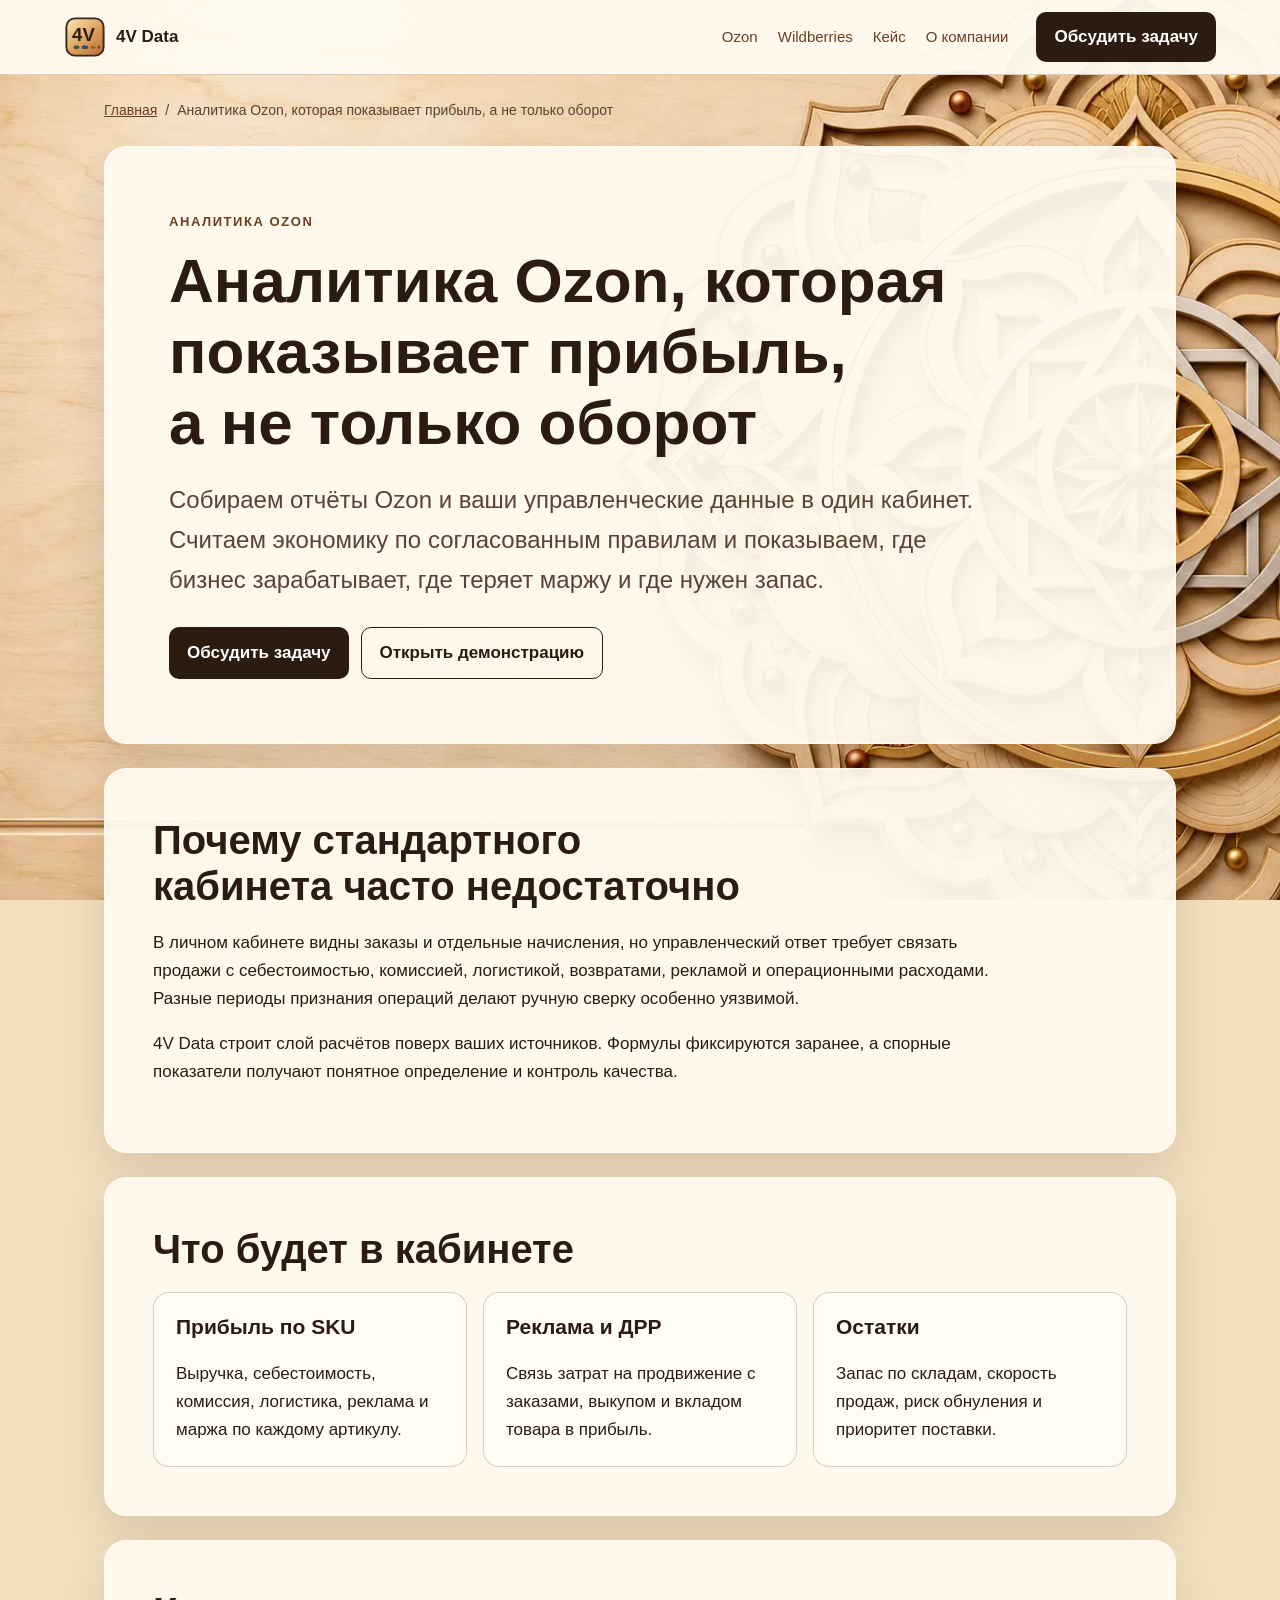
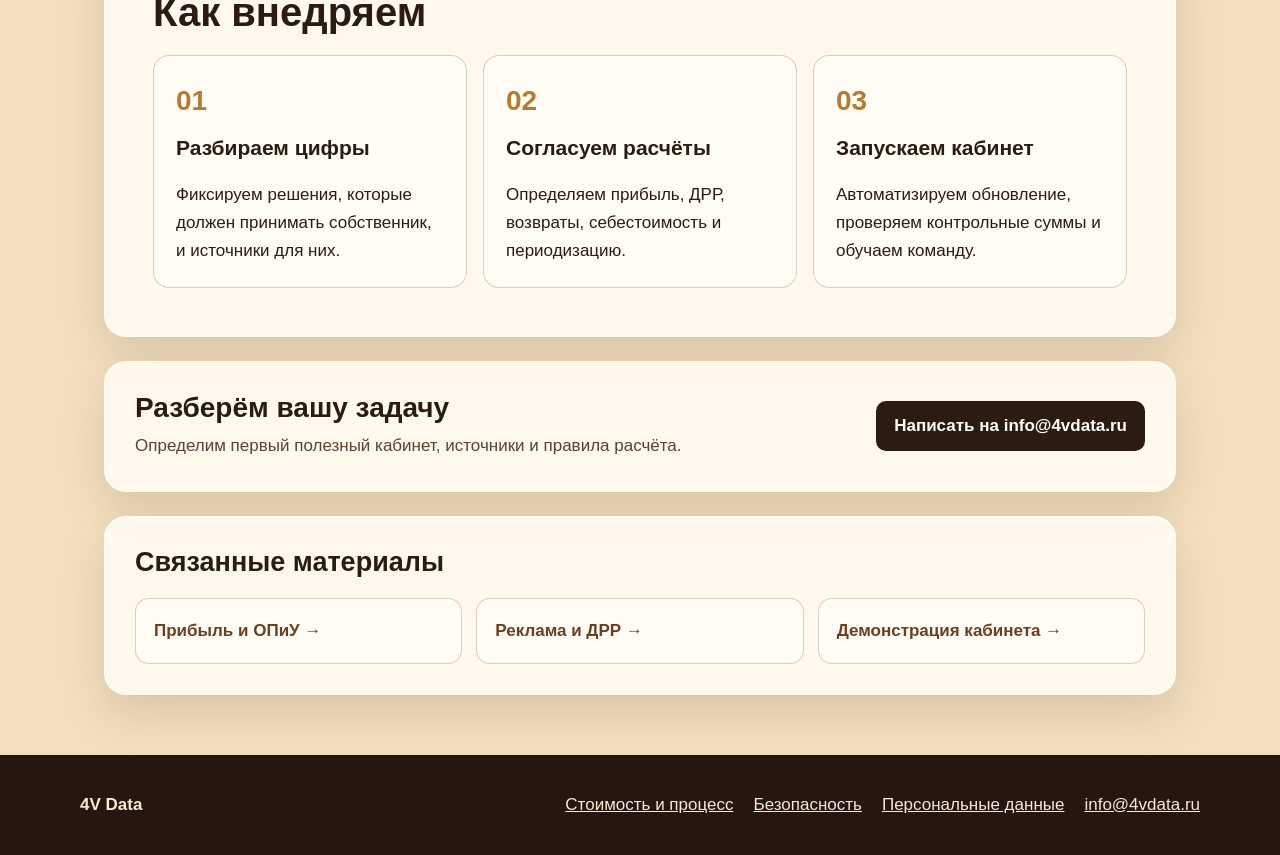
==== analitika-ozon/index.html @ a1305bf9 "Implement SEO landing pages and conversion tracking" ====
<!doctype html>
<html lang='ru'><head><meta charset='utf-8'><meta name='viewport' content='width=device-width,initial-scale=1'>
<title>Аналитика продаж Ozon для селлера | 4V Data</title><meta name='description' content='Индивидуальная аналитика Ozon: прибыль по товарам, комиссии, логистика, реклама, остатки и план-факт в одном кабинете.'><meta name='robots' content='index,follow'>
<link rel='canonical' href='https://4vdata.ru/analitika-ozon/'><meta property='og:type' content='website'><meta property='og:locale' content='ru_RU'><meta property='og:site_name' content='4V Data'><meta property='og:title' content='Аналитика продаж Ozon для селлера | 4V Data'><meta property='og:description' content='Индивидуальная аналитика Ozon: прибыль по товарам, комиссии, логистика, реклама, остатки и план-факт в одном кабинете.'><meta property='og:url' content='https://4vdata.ru/analitika-ozon/'><meta property='og:image' content='https://4vdata.ru/assets/og-4vdata.jpg'><meta name='twitter:card' content='summary_large_image'>
<link rel='icon' href='/assets/logo-mark.svg' type='image/svg+xml'><link rel='stylesheet' href='/assets/seo-pages.css?v=20260714'><script type='application/ld+json'>{"@context":"https://schema.org","@graph":[{"@type":"BreadcrumbList","itemListElement":[{"@type":"ListItem","position":1,"name":"Главная","item":"https://4vdata.ru/"},{"@type":"ListItem","position":2,"name":"Аналитика Ozon, которая показывает прибыль, а не только оборот","item":"https://4vdata.ru/analitika-ozon/"}]},{"@type":"Service","name":"Аналитика Ozon, которая показывает прибыль, а не только оборот","description":"Индивидуальная аналитика Ozon: прибыль по товарам, комиссии, логистика, реклама, остатки и план-факт в одном кабинете.","url":"https://4vdata.ru/analitika-ozon/","provider":{"@id":"https://4vdata.ru/#organization"},"areaServed":"RU","audience":{"@type":"BusinessAudience","audienceType":"Селлеры маркетплейсов"}}]}</script><!-- Yandex.Metrika counter --><script>(function(m,e,t,r,i,k,a){m[i]=m[i]||function(){(m[i].a=m[i].a||[]).push(arguments)};m[i].l=1*new Date();for(var j=0;j<document.scripts.length;j++){if(document.scripts[j].src===r)return}k=e.createElement(t),a=e.getElementsByTagName(t)[0],k.async=1,k.src=r,a.parentNode.insertBefore(k,a)})(window,document,'script','https://mc.yandex.ru/metrika/tag.js?id=110597182','ym');ym(110597182,'init',{ssr:true,webvisor:true,clickmap:true,accurateTrackBounce:true,trackLinks:true});</script><!-- /Yandex.Metrika counter --></head>
<body><a class='skip' href='#content'>К содержанию</a><noscript><div><img src='https://mc.yandex.ru/watch/110597182' style='position:absolute;left:-9999px' alt=''></div></noscript>
<header class='seo-header'><a class='seo-brand' href='/'><img src='/assets/logo-mark.svg' width='42' height='42' alt=''><span>4V Data</span></a><nav class='seo-nav' aria-label='Основная навигация'><a href='/analitika-ozon/'>Ozon</a><a href='/analitika-wildberries/'>Wildberries</a><a href='/keisy/individualnaya-analitika-sellera/'>Кейс</a><a href='/o-kompanii/'>О компании</a></nav><a class='seo-cta' href='/#contact' data-goal='cta_contact'>Обсудить задачу</a></header>
<nav class='breadcrumb' aria-label='Хлебные крошки'><ol><li><a href='/'>Главная</a></li><li aria-current='page'>Аналитика Ozon, которая показывает прибыль, а не только оборот</li></ol></nav>
<main class='page' id='content'><section class='page-hero'><p class='eyebrow'>Аналитика Ozon</p><h1>Аналитика Ozon, которая показывает прибыль, а не только оборот</h1><p class='lead'>Собираем отчёты Ozon и ваши управленческие данные в один кабинет. Считаем экономику по согласованным правилам и показываем, где бизнес зарабатывает, где теряет маржу и где нужен запас.</p><div class='hero-actions'><a class='button' href='/#contact' data-goal='cta_contact'>Обсудить задачу</a><a class='button secondary' href='/ozon-seller-dashboard-demo.html' data-goal='open_demo'>Открыть демонстрацию</a></div></section><section class='content-section'><h2>Почему стандартного кабинета часто недостаточно</h2><p>В личном кабинете видны заказы и отдельные начисления, но управленческий ответ требует связать продажи с себестоимостью, комиссией, логистикой, возвратами, рекламой и операционными расходами. Разные периоды признания операций делают ручную сверку особенно уязвимой.</p><p>4V Data строит слой расчётов поверх ваших источников. Формулы фиксируются заранее, а спорные показатели получают понятное определение и контроль качества.</p></section><section class='content-section'><h2>Что будет в кабинете</h2><div class='grid'><article class='card'><h3>Прибыль по SKU</h3><p>Выручка, себестоимость, комиссия, логистика, реклама и маржа по каждому артикулу.</p></article><article class='card'><h3>Реклама и ДРР</h3><p>Связь затрат на продвижение с заказами, выкупом и вкладом товара в прибыль.</p></article><article class='card'><h3>Остатки</h3><p>Запас по складам, скорость продаж, риск обнуления и приоритет поставки.</p></article></div></section><section class='content-section'><h2>Как внедряем</h2><div class='grid steps'><article class='card'><h3>Разбираем цифры</h3><p>Фиксируем решения, которые должен принимать собственник, и источники для них.</p></article><article class='card'><h3>Согласуем расчёты</h3><p>Определяем прибыль, ДРР, возвраты, себестоимость и периодизацию.</p></article><article class='card'><h3>Запускаем кабинет</h3><p>Автоматизируем обновление, проверяем контрольные суммы и обучаем команду.</p></article></div></section><section class='page-cta'><div><h2>Разберём вашу задачу</h2><p>Определим первый полезный кабинет, источники и правила расчёта.</p></div><a class='button' href='mailto:info@4vdata.ru?subject=Аналитика%20селлера'>Написать на info@4vdata.ru</a></section><section class='related'><h2>Связанные материалы</h2><div class='related-grid'><a href='/pribyl-i-opiu-sellera/'>Прибыль и ОПиУ<span aria-hidden='true'> →</span></a><a href='/analitika-reklamy-drr/'>Реклама и ДРР<span aria-hidden='true'> →</span></a><a href='/ozon-seller-dashboard-demo.html'>Демонстрация кабинета<span aria-hidden='true'> →</span></a></div></section></main>
<footer class='seo-footer'><div class='seo-footer-inner'><strong>4V Data</strong><a href='/stoimost-i-process/'>Стоимость и процесс</a><a href='/bezopasnost-dannyh/'>Безопасность</a><a href='/privacy/'>Персональные данные</a><a href='mailto:info@4vdata.ru'>info@4vdata.ru</a></div></footer><script src='/assets/site.js?v=20260714' defer></script></body></html>
---- assets/seo-pages.css ----
:root{--ink:#2c1b10;--muted:#5a4333;--paper:#fffaf0;--paper-2:#f5e2c2;--line:rgba(89,51,24,.22);--brown:#6b3f21;--green:#345c45;--gold:#b67b32}
html{background:#f3dfbe}
*{box-sizing:border-box}html{max-width:100%;scroll-behavior:smooth}body{max-width:100%;margin:0;color:var(--ink);font:17px/1.65 Arial,sans-serif;background:#f3dfbe url("site-bg-reference.webp") top center/cover fixed no-repeat}a{color:var(--brown)}img{display:block;max-width:100%}.skip{position:absolute;left:-9999px}.skip:focus{left:16px;top:16px;z-index:20;background:#fff;padding:10px}.seo-header{position:sticky;top:0;z-index:10;display:flex;align-items:center;gap:28px;padding:12px max(20px,5vw);background:rgba(255,250,240,.96);border-bottom:1px solid var(--line)}.seo-brand{display:flex;align-items:center;gap:10px;margin-right:auto;color:var(--ink);font-weight:900;text-decoration:none}.seo-brand img{width:42px;height:42px}.seo-nav{display:flex;gap:20px;font-size:15px}.seo-nav a{text-decoration:none}.seo-cta,.button{display:inline-flex;align-items:center;justify-content:center;border-radius:10px;background:var(--ink);color:#fff;padding:11px 18px;font-weight:700;text-decoration:none}.seo-cta:hover,.button:hover{background:var(--brown)}.breadcrumb{max-width:1120px;margin:0 auto;padding:24px 24px 0;color:var(--muted);font-size:14px}.breadcrumb ol{display:flex;flex-wrap:wrap;gap:8px;margin:0;padding:0;list-style:none}.breadcrumb li:not(:last-child)::after{margin-left:8px;content:"/"}.page{max-width:1120px;margin:24px auto 60px;padding:0 24px}.page-hero,.content-section,.related,.page-cta,.profile-card{border:1px solid rgba(255,255,255,.62);border-radius:22px;background:rgba(255,250,240,.94);box-shadow:0 20px 45px rgba(53,31,17,.13)}.page-hero{padding:clamp(28px,5vw,64px);margin-bottom:24px}.eyebrow{margin:0 0 12px;color:var(--brown);font-size:13px;font-weight:800;letter-spacing:.12em;text-transform:uppercase}h1,h2,h3{line-height:1.15;text-wrap:balance}h1{max-width:900px;margin:0 0 22px;font-size:clamp(34px,5vw,62px)}h2{margin:0 0 20px;font-size:clamp(27px,3.5vw,40px)}h3{font-size:21px}.lead{max-width:830px;margin:0 0 28px;color:var(--muted);font-size:clamp(19px,2.2vw,24px)}.hero-actions{display:flex;flex-wrap:wrap;gap:12px}.button.secondary{border:1px solid var(--ink);background:transparent;color:var(--ink)}.content-section{margin:24px 0;padding:clamp(26px,4vw,48px)}.content-section>p,.content-section>ul{max-width:850px}.content-section li+li{margin-top:10px}.grid{display:grid;grid-template-columns:repeat(3,minmax(0,1fr));gap:16px}.card{padding:22px;border:1px solid var(--line);border-radius:16px;background:rgba(255,255,255,.5)}.card h3{margin-top:0}.card p:last-child{margin-bottom:0}.steps{counter-reset:step}.steps .card::before{display:block;margin-bottom:12px;color:var(--gold);font-size:28px;font-weight:900;counter-increment:step;content:counter(step,decimal-leading-zero)}.checklist{padding-left:22px}.facts{display:grid;grid-template-columns:repeat(2,minmax(0,1fr));gap:12px;margin-top:22px}.fact{padding:18px;border-left:4px solid var(--gold);background:rgba(245,226,194,.65)}.page-cta{display:flex;align-items:center;justify-content:space-between;gap:24px;margin:24px 0;padding:30px}.page-cta h2{margin:0 0 8px;font-size:28px}.page-cta p{margin:0;color:var(--muted)}.related{padding:30px}.related h2{font-size:27px}.related-grid{display:grid;grid-template-columns:repeat(3,minmax(0,1fr));gap:14px}.related a{display:block;padding:18px;border:1px solid var(--line);border-radius:14px;background:rgba(255,255,255,.48);font-weight:700;text-decoration:none}.profile-card{display:grid;grid-template-columns:180px minmax(0,1fr);gap:30px;padding:30px}.profile-card img{width:180px;aspect-ratio:1;object-fit:cover;border-radius:18px}.legal-table{width:100%;border-collapse:collapse}.legal-table th,.legal-table td{padding:12px 10px;border-bottom:1px solid var(--line);text-align:left;vertical-align:top}.legal-table th{width:32%}.seo-footer{padding:36px max(24px,5vw);background:#25170f;color:#f8e9d0}.seo-footer-inner{display:flex;flex-wrap:wrap;gap:20px;max-width:1120px;margin:auto}.seo-footer strong{margin-right:auto}.seo-footer a{color:#f8e9d0}.small{font-size:14px;color:var(--muted)}@media(max-width:800px){.seo-header{flex-wrap:wrap;justify-content:space-between;gap:10px;width:100%;overflow:hidden}.seo-brand{margin-right:0}.seo-nav{order:3;min-width:0;width:100%;overflow-x:auto;padding-top:6px;white-space:nowrap}.seo-cta{max-width:150px;padding:9px 12px;font-size:14px;white-space:nowrap}.breadcrumb{overflow:hidden}.breadcrumb ol{display:block}.breadcrumb li{display:inline}.grid,.related-grid,.facts{grid-template-columns:1fr}.page-cta{display:block}.page-cta .button{margin-top:18px}.profile-card{grid-template-columns:1fr}.profile-card img{width:140px}body{overflow-x:hidden;background-attachment:scroll}.page{padding:0 14px}.breadcrumb{padding-left:14px}.page-hero,.content-section{border-radius:16px}}
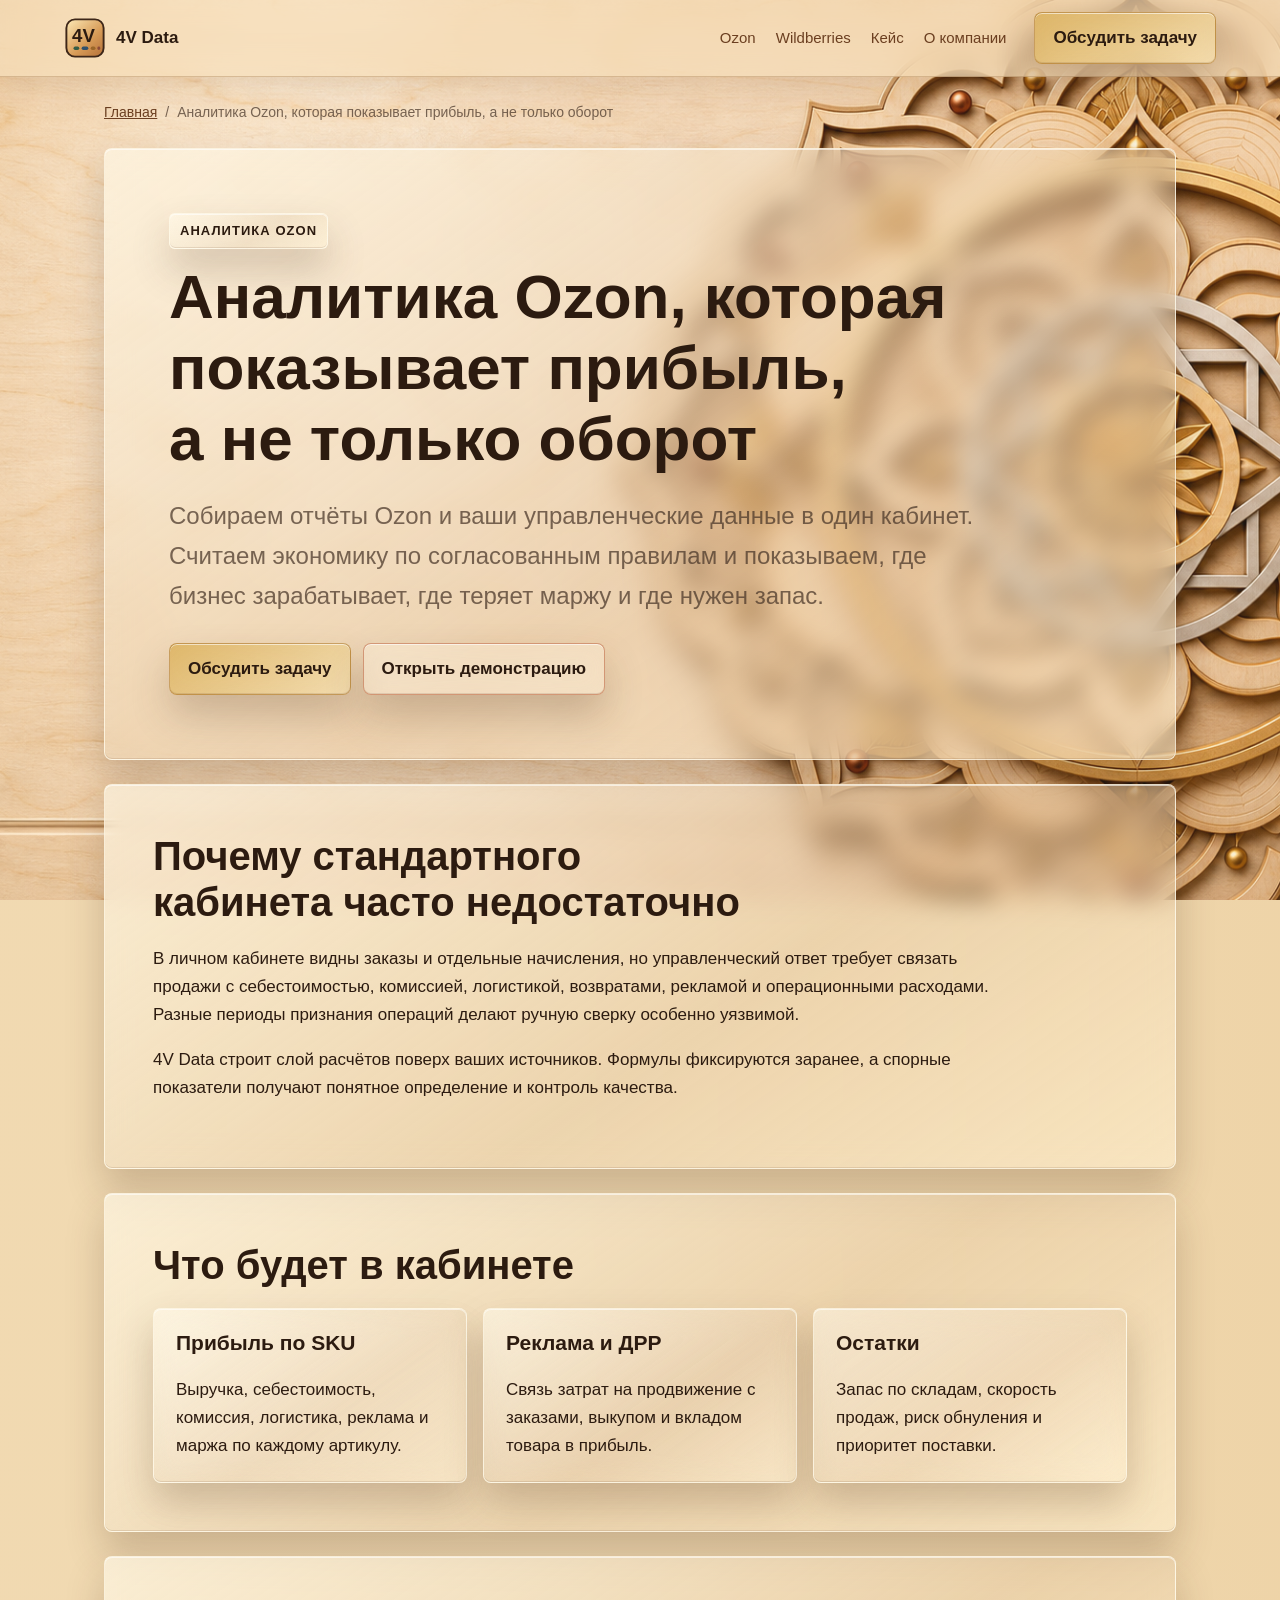
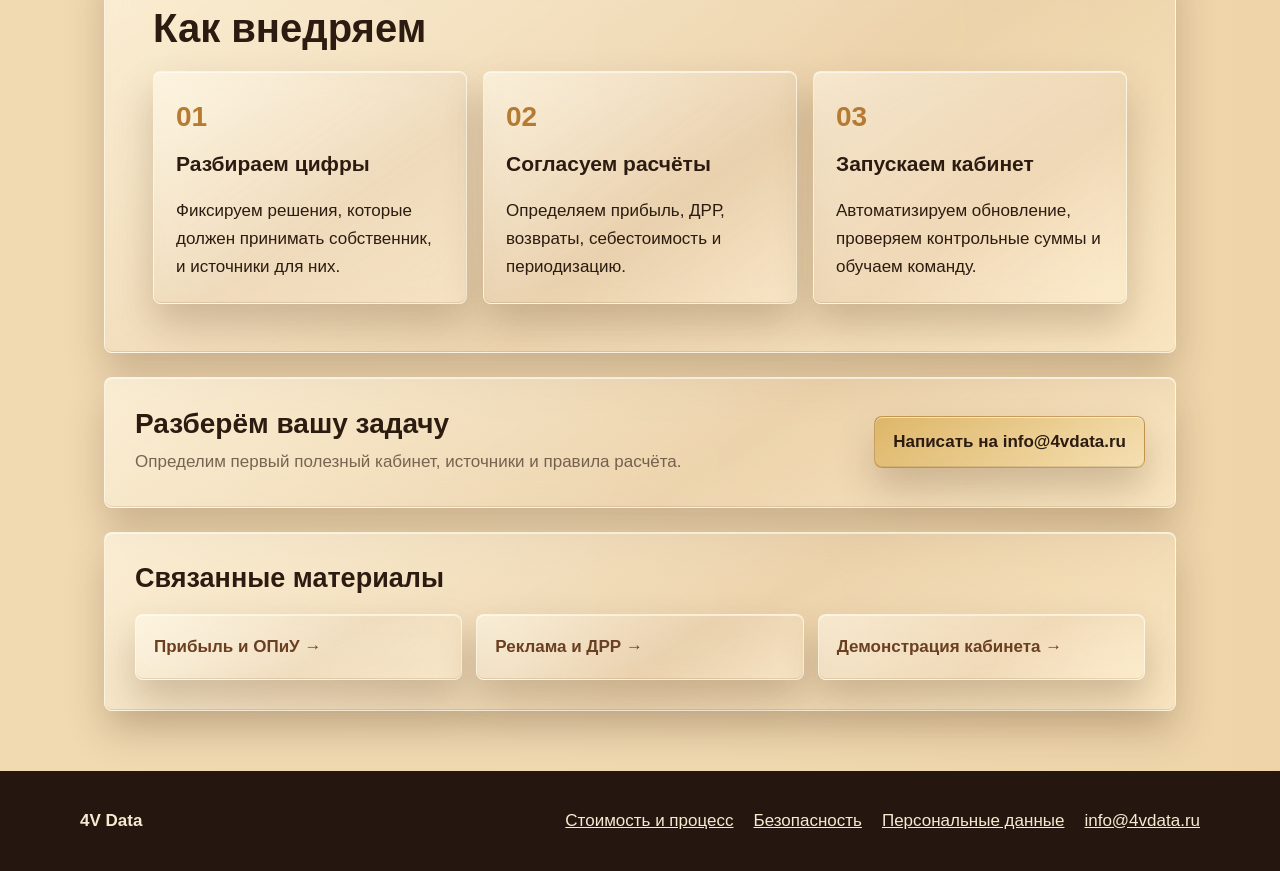
==== commit 75cf7032: "Align inner page card backings with home style" ====
--- a/analitika-ozon/index.html
+++ b/analitika-ozon/index.html
@@ -2,7 +2,7 @@
 <html lang='ru'><head><meta charset='utf-8'><meta name='viewport' content='width=device-width,initial-scale=1'>
 <title>Аналитика продаж Ozon для селлера | 4V Data</title><meta name='description' content='Индивидуальная аналитика Ozon: прибыль по товарам, комиссии, логистика, реклама, остатки и план-факт в одном кабинете.'><meta name='robots' content='index,follow'>
 <link rel='canonical' href='https://4vdata.ru/analitika-ozon/'><meta property='og:type' content='website'><meta property='og:locale' content='ru_RU'><meta property='og:site_name' content='4V Data'><meta property='og:title' content='Аналитика продаж Ozon для селлера | 4V Data'><meta property='og:description' content='Индивидуальная аналитика Ozon: прибыль по товарам, комиссии, логистика, реклама, остатки и план-факт в одном кабинете.'><meta property='og:url' content='https://4vdata.ru/analitika-ozon/'><meta property='og:image' content='https://4vdata.ru/assets/og-4vdata.jpg'><meta name='twitter:card' content='summary_large_image'>
-<link rel='icon' href='/assets/logo-mark.svg' type='image/svg+xml'><link rel='stylesheet' href='/assets/seo-pages.css?v=20260714'><script type='application/ld+json'>{"@context":"https://schema.org","@graph":[{"@type":"BreadcrumbList","itemListElement":[{"@type":"ListItem","position":1,"name":"Главная","item":"https://4vdata.ru/"},{"@type":"ListItem","position":2,"name":"Аналитика Ozon, которая показывает прибыль, а не только оборот","item":"https://4vdata.ru/analitika-ozon/"}]},{"@type":"Service","name":"Аналитика Ozon, которая показывает прибыль, а не только оборот","description":"Индивидуальная аналитика Ozon: прибыль по товарам, комиссии, логистика, реклама, остатки и план-факт в одном кабинете.","url":"https://4vdata.ru/analitika-ozon/","provider":{"@id":"https://4vdata.ru/#organization"},"areaServed":"RU","audience":{"@type":"BusinessAudience","audienceType":"Селлеры маркетплейсов"}}]}</script><!-- Yandex.Metrika counter --><script>(function(m,e,t,r,i,k,a){m[i]=m[i]||function(){(m[i].a=m[i].a||[]).push(arguments)};m[i].l=1*new Date();for(var j=0;j<document.scripts.length;j++){if(document.scripts[j].src===r)return}k=e.createElement(t),a=e.getElementsByTagName(t)[0],k.async=1,k.src=r,a.parentNode.insertBefore(k,a)})(window,document,'script','https://mc.yandex.ru/metrika/tag.js?id=110597182','ym');ym(110597182,'init',{ssr:true,webvisor:true,clickmap:true,accurateTrackBounce:true,trackLinks:true});</script><!-- /Yandex.Metrika counter --></head>
+<link rel='icon' href='/assets/logo-mark.svg' type='image/svg+xml'><link rel='stylesheet' href='/assets/seo-pages.css?v=20260714-inner-card-backing'><script type='application/ld+json'>{"@context":"https://schema.org","@graph":[{"@type":"BreadcrumbList","itemListElement":[{"@type":"ListItem","position":1,"name":"Главная","item":"https://4vdata.ru/"},{"@type":"ListItem","position":2,"name":"Аналитика Ozon, которая показывает прибыль, а не только оборот","item":"https://4vdata.ru/analitika-ozon/"}]},{"@type":"Service","name":"Аналитика Ozon, которая показывает прибыль, а не только оборот","description":"Индивидуальная аналитика Ozon: прибыль по товарам, комиссии, логистика, реклама, остатки и план-факт в одном кабинете.","url":"https://4vdata.ru/analitika-ozon/","provider":{"@id":"https://4vdata.ru/#organization"},"areaServed":"RU","audience":{"@type":"BusinessAudience","audienceType":"Селлеры маркетплейсов"}}]}</script><!-- Yandex.Metrika counter --><script>(function(m,e,t,r,i,k,a){m[i]=m[i]||function(){(m[i].a=m[i].a||[]).push(arguments)};m[i].l=1*new Date();for(var j=0;j<document.scripts.length;j++){if(document.scripts[j].src===r)return}k=e.createElement(t),a=e.getElementsByTagName(t)[0],k.async=1,k.src=r,a.parentNode.insertBefore(k,a)})(window,document,'script','https://mc.yandex.ru/metrika/tag.js?id=110597182','ym');ym(110597182,'init',{ssr:true,webvisor:true,clickmap:true,accurateTrackBounce:true,trackLinks:true});</script><!-- /Yandex.Metrika counter --></head>
 <body><a class='skip' href='#content'>К содержанию</a><noscript><div><img src='https://mc.yandex.ru/watch/110597182' style='position:absolute;left:-9999px' alt=''></div></noscript>
 <header class='seo-header'><a class='seo-brand' href='/'><img src='/assets/logo-mark.svg' width='42' height='42' alt=''><span>4V Data</span></a><nav class='seo-nav' aria-label='Основная навигация'><a href='/analitika-ozon/'>Ozon</a><a href='/analitika-wildberries/'>Wildberries</a><a href='/keisy/individualnaya-analitika-sellera/'>Кейс</a><a href='/o-kompanii/'>О компании</a></nav><a class='seo-cta' href='/#contact' data-goal='cta_contact'>Обсудить задачу</a></header>
 <nav class='breadcrumb' aria-label='Хлебные крошки'><ol><li><a href='/'>Главная</a></li><li aria-current='page'>Аналитика Ozon, которая показывает прибыль, а не только оборот</li></ol></nav>
--- a/assets/seo-pages.css
+++ b/assets/seo-pages.css
@@ -1,3 +1,470 @@
-:root{--ink:#2c1b10;--muted:#5a4333;--paper:#fffaf0;--paper-2:#f5e2c2;--line:rgba(89,51,24,.22);--brown:#6b3f21;--green:#345c45;--gold:#b67b32}
-html{background:#f3dfbe}
-*{box-sizing:border-box}html{max-width:100%;scroll-behavior:smooth}body{max-width:100%;margin:0;color:var(--ink);font:17px/1.65 Arial,sans-serif;background:#f3dfbe url("site-bg-reference.webp") top center/cover fixed no-repeat}a{color:var(--brown)}img{display:block;max-width:100%}.skip{position:absolute;left:-9999px}.skip:focus{left:16px;top:16px;z-index:20;background:#fff;padding:10px}.seo-header{position:sticky;top:0;z-index:10;display:flex;align-items:center;gap:28px;padding:12px max(20px,5vw);background:rgba(255,250,240,.96);border-bottom:1px solid var(--line)}.seo-brand{display:flex;align-items:center;gap:10px;margin-right:auto;color:var(--ink);font-weight:900;text-decoration:none}.seo-brand img{width:42px;height:42px}.seo-nav{display:flex;gap:20px;font-size:15px}.seo-nav a{text-decoration:none}.seo-cta,.button{display:inline-flex;align-items:center;justify-content:center;border-radius:10px;background:var(--ink);color:#fff;padding:11px 18px;font-weight:700;text-decoration:none}.seo-cta:hover,.button:hover{background:var(--brown)}.breadcrumb{max-width:1120px;margin:0 auto;padding:24px 24px 0;color:var(--muted);font-size:14px}.breadcrumb ol{display:flex;flex-wrap:wrap;gap:8px;margin:0;padding:0;list-style:none}.breadcrumb li:not(:last-child)::after{margin-left:8px;content:"/"}.page{max-width:1120px;margin:24px auto 60px;padding:0 24px}.page-hero,.content-section,.related,.page-cta,.profile-card{border:1px solid rgba(255,255,255,.62);border-radius:22px;background:rgba(255,250,240,.94);box-shadow:0 20px 45px rgba(53,31,17,.13)}.page-hero{padding:clamp(28px,5vw,64px);margin-bottom:24px}.eyebrow{margin:0 0 12px;color:var(--brown);font-size:13px;font-weight:800;letter-spacing:.12em;text-transform:uppercase}h1,h2,h3{line-height:1.15;text-wrap:balance}h1{max-width:900px;margin:0 0 22px;font-size:clamp(34px,5vw,62px)}h2{margin:0 0 20px;font-size:clamp(27px,3.5vw,40px)}h3{font-size:21px}.lead{max-width:830px;margin:0 0 28px;color:var(--muted);font-size:clamp(19px,2.2vw,24px)}.hero-actions{display:flex;flex-wrap:wrap;gap:12px}.button.secondary{border:1px solid var(--ink);background:transparent;color:var(--ink)}.content-section{margin:24px 0;padding:clamp(26px,4vw,48px)}.content-section>p,.content-section>ul{max-width:850px}.content-section li+li{margin-top:10px}.grid{display:grid;grid-template-columns:repeat(3,minmax(0,1fr));gap:16px}.card{padding:22px;border:1px solid var(--line);border-radius:16px;background:rgba(255,255,255,.5)}.card h3{margin-top:0}.card p:last-child{margin-bottom:0}.steps{counter-reset:step}.steps .card::before{display:block;margin-bottom:12px;color:var(--gold);font-size:28px;font-weight:900;counter-increment:step;content:counter(step,decimal-leading-zero)}.checklist{padding-left:22px}.facts{display:grid;grid-template-columns:repeat(2,minmax(0,1fr));gap:12px;margin-top:22px}.fact{padding:18px;border-left:4px solid var(--gold);background:rgba(245,226,194,.65)}.page-cta{display:flex;align-items:center;justify-content:space-between;gap:24px;margin:24px 0;padding:30px}.page-cta h2{margin:0 0 8px;font-size:28px}.page-cta p{margin:0;color:var(--muted)}.related{padding:30px}.related h2{font-size:27px}.related-grid{display:grid;grid-template-columns:repeat(3,minmax(0,1fr));gap:14px}.related a{display:block;padding:18px;border:1px solid var(--line);border-radius:14px;background:rgba(255,255,255,.48);font-weight:700;text-decoration:none}.profile-card{display:grid;grid-template-columns:180px minmax(0,1fr);gap:30px;padding:30px}.profile-card img{width:180px;aspect-ratio:1;object-fit:cover;border-radius:18px}.legal-table{width:100%;border-collapse:collapse}.legal-table th,.legal-table td{padding:12px 10px;border-bottom:1px solid var(--line);text-align:left;vertical-align:top}.legal-table th{width:32%}.seo-footer{padding:36px max(24px,5vw);background:#25170f;color:#f8e9d0}.seo-footer-inner{display:flex;flex-wrap:wrap;gap:20px;max-width:1120px;margin:auto}.seo-footer strong{margin-right:auto}.seo-footer a{color:#f8e9d0}.small{font-size:14px;color:var(--muted)}@media(max-width:800px){.seo-header{flex-wrap:wrap;justify-content:space-between;gap:10px;width:100%;overflow:hidden}.seo-brand{margin-right:0}.seo-nav{order:3;min-width:0;width:100%;overflow-x:auto;padding-top:6px;white-space:nowrap}.seo-cta{max-width:150px;padding:9px 12px;font-size:14px;white-space:nowrap}.breadcrumb{overflow:hidden}.breadcrumb ol{display:block}.breadcrumb li{display:inline}.grid,.related-grid,.facts{grid-template-columns:1fr}.page-cta{display:block}.page-cta .button{margin-top:18px}.profile-card{grid-template-columns:1fr}.profile-card img{width:140px}body{overflow-x:hidden;background-attachment:scroll}.page{padding:0 14px}.breadcrumb{padding-left:14px}.page-hero,.content-section{border-radius:16px}}
+:root {
+  --ink: #2c1b10;
+  --muted: rgba(74, 55, 42, .74);
+  --line: rgba(89, 51, 24, .22);
+  --brown: #6b3f21;
+  --gold: #b67b32;
+  --page-bg: url("site-bg-reference.png");
+  --ref-glass: linear-gradient(145deg, rgba(255, 249, 232, .66), rgba(229, 205, 174, .42) 58%, rgba(255, 242, 214, .54));
+  --ref-glass-soft: linear-gradient(145deg, rgba(255, 250, 235, .54), rgba(229, 205, 174, .30) 58%, rgba(255, 242, 214, .46));
+  --ref-border: rgba(255, 252, 239, .66);
+  --ref-shadow: 0 20px 38px rgba(74, 43, 20, .23), inset 0 1px 0 rgba(255, 255, 255, .58), inset 0 -1px 0 rgba(92, 59, 34, .13);
+}
+
+* {
+  box-sizing: border-box;
+}
+
+html {
+  max-width: 100%;
+  background: #efd7ad;
+  scroll-behavior: smooth;
+}
+
+body {
+  max-width: 100%;
+  margin: 0;
+  color: var(--ink);
+  font: 17px/1.65 Arial, sans-serif;
+  background:
+    linear-gradient(90deg, rgba(246, 223, 187, .28), rgba(255, 250, 235, .08) 44%, rgba(232, 185, 124, .10)),
+    var(--page-bg) top center / cover fixed no-repeat;
+}
+
+a {
+  color: var(--brown);
+}
+
+img {
+  display: block;
+  max-width: 100%;
+}
+
+.skip {
+  position: absolute;
+  left: -9999px;
+}
+
+.skip:focus {
+  left: 16px;
+  top: 16px;
+  z-index: 20;
+  padding: 10px;
+  background: var(--ref-glass);
+}
+
+.seo-header {
+  position: sticky;
+  top: 0;
+  z-index: 10;
+  display: flex;
+  align-items: center;
+  gap: 28px;
+  padding: 12px max(20px, 5vw);
+  background: rgba(246, 224, 190, .64);
+  border-bottom: 1px solid rgba(137, 91, 43, .28);
+  box-shadow: 0 10px 30px rgba(86, 52, 24, .10);
+  -webkit-backdrop-filter: blur(14px) saturate(1.1);
+  backdrop-filter: blur(14px) saturate(1.1);
+}
+
+.seo-brand {
+  display: flex;
+  align-items: center;
+  gap: 10px;
+  margin-right: auto;
+  color: var(--ink);
+  font-weight: 900;
+  text-decoration: none;
+}
+
+.seo-brand img {
+  width: 42px;
+  height: 42px;
+}
+
+.seo-nav {
+  display: flex;
+  gap: 20px;
+  font-size: 15px;
+}
+
+.seo-nav a {
+  text-decoration: none;
+}
+
+.seo-cta,
+.button {
+  display: inline-flex;
+  align-items: center;
+  justify-content: center;
+  padding: 11px 18px;
+  color: var(--ink);
+  background: linear-gradient(145deg, rgba(218, 176, 91, .84), rgba(244, 221, 171, .72));
+  border: 1px solid rgba(166, 112, 39, .54);
+  border-radius: 8px;
+  box-shadow: var(--ref-shadow);
+  font-weight: 700;
+  text-decoration: none;
+  -webkit-backdrop-filter: blur(13px) saturate(1.1);
+  backdrop-filter: blur(13px) saturate(1.1);
+}
+
+.seo-cta:hover,
+.button:hover {
+  border-color: rgba(84, 48, 22, .46);
+  background: var(--ref-glass);
+}
+
+.button.secondary {
+  color: var(--ink);
+  background: rgba(255, 246, 227, .34);
+  border-color: rgba(183, 91, 52, .54);
+}
+
+.breadcrumb {
+  max-width: 1120px;
+  margin: 0 auto;
+  padding: 24px 24px 0;
+  color: var(--muted);
+  font-size: 14px;
+}
+
+.breadcrumb ol {
+  display: flex;
+  flex-wrap: wrap;
+  gap: 8px;
+  margin: 0;
+  padding: 0;
+  list-style: none;
+}
+
+.breadcrumb li:not(:last-child)::after {
+  margin-left: 8px;
+  content: "/";
+}
+
+.page {
+  max-width: 1120px;
+  margin: 24px auto 60px;
+  padding: 0 24px;
+}
+
+.page-hero,
+.content-section,
+.related,
+.page-cta,
+.profile-card {
+  background: var(--ref-glass);
+  border: 1px solid var(--ref-border);
+  border-radius: 8px;
+  box-shadow: var(--ref-shadow);
+  -webkit-backdrop-filter: blur(13px) saturate(1.1);
+  backdrop-filter: blur(13px) saturate(1.1);
+}
+
+.page-hero {
+  margin-bottom: 24px;
+  padding: clamp(28px, 5vw, 64px);
+}
+
+.eyebrow {
+  width: fit-content;
+  max-width: 100%;
+  margin: 0 0 12px;
+  padding: 6px 10px;
+  color: var(--ink);
+  background: var(--ref-glass);
+  border: 1px solid var(--ref-border);
+  border-radius: 6px;
+  box-shadow: var(--ref-shadow);
+  font-size: 13px;
+  font-weight: 800;
+  letter-spacing: .08em;
+  text-transform: uppercase;
+  -webkit-backdrop-filter: blur(13px) saturate(1.1);
+  backdrop-filter: blur(13px) saturate(1.1);
+}
+
+h1,
+h2,
+h3 {
+  line-height: 1.15;
+  text-wrap: balance;
+}
+
+h1 {
+  max-width: 900px;
+  margin: 0 0 22px;
+  color: var(--ink);
+  font-size: clamp(34px, 5vw, 62px);
+}
+
+h2 {
+  margin: 0 0 20px;
+  color: var(--ink);
+  font-size: clamp(27px, 3.5vw, 40px);
+}
+
+h3 {
+  color: var(--ink);
+  font-size: 21px;
+}
+
+.lead {
+  max-width: 830px;
+  margin: 0 0 28px;
+  color: var(--muted);
+  font-size: clamp(19px, 2.2vw, 24px);
+}
+
+.hero-actions {
+  display: flex;
+  flex-wrap: wrap;
+  gap: 12px;
+}
+
+.content-section {
+  margin: 24px 0;
+  padding: clamp(26px, 4vw, 48px);
+}
+
+.content-section > p,
+.content-section > ul {
+  max-width: 850px;
+}
+
+.content-section li + li {
+  margin-top: 10px;
+}
+
+.grid {
+  display: grid;
+  grid-template-columns: repeat(3, minmax(0, 1fr));
+  gap: 16px;
+}
+
+.card,
+.related a,
+.fact {
+  background: var(--ref-glass-soft);
+  border: 1px solid var(--ref-border);
+  border-radius: 8px;
+  box-shadow: var(--ref-shadow);
+  -webkit-backdrop-filter: blur(13px) saturate(1.1);
+  backdrop-filter: blur(13px) saturate(1.1);
+}
+
+.card {
+  padding: 22px;
+}
+
+.card h3 {
+  margin-top: 0;
+}
+
+.card p:last-child {
+  margin-bottom: 0;
+}
+
+.steps {
+  counter-reset: step;
+}
+
+.steps .card::before {
+  display: block;
+  margin-bottom: 12px;
+  color: var(--gold);
+  font-size: 28px;
+  font-weight: 900;
+  counter-increment: step;
+  content: counter(step, decimal-leading-zero);
+}
+
+.checklist {
+  padding-left: 22px;
+}
+
+.facts {
+  display: grid;
+  grid-template-columns: repeat(2, minmax(0, 1fr));
+  gap: 12px;
+  margin-top: 22px;
+}
+
+.fact {
+  padding: 18px;
+  border-left: 4px solid var(--gold);
+}
+
+.page-cta {
+  display: flex;
+  align-items: center;
+  justify-content: space-between;
+  gap: 24px;
+  margin: 24px 0;
+  padding: 30px;
+}
+
+.page-cta h2 {
+  margin: 0 0 8px;
+  font-size: 28px;
+}
+
+.page-cta p {
+  margin: 0;
+  color: var(--muted);
+}
+
+.related {
+  padding: 30px;
+}
+
+.related h2 {
+  font-size: 27px;
+}
+
+.related-grid {
+  display: grid;
+  grid-template-columns: repeat(3, minmax(0, 1fr));
+  gap: 14px;
+}
+
+.related a {
+  display: block;
+  padding: 18px;
+  font-weight: 700;
+  text-decoration: none;
+}
+
+.profile-card {
+  display: grid;
+  grid-template-columns: 180px minmax(0, 1fr);
+  gap: 30px;
+  padding: 30px;
+}
+
+.profile-card img {
+  width: 180px;
+  aspect-ratio: 1;
+  object-fit: cover;
+  border-radius: 8px;
+}
+
+.legal-table {
+  width: 100%;
+  border-collapse: collapse;
+}
+
+.legal-table th,
+.legal-table td {
+  padding: 12px 10px;
+  border-bottom: 1px solid var(--line);
+  text-align: left;
+  vertical-align: top;
+}
+
+.legal-table th {
+  width: 32%;
+}
+
+.seo-footer {
+  padding: 36px max(24px, 5vw);
+  color: #f8e9d0;
+  background: #25170f;
+}
+
+.seo-footer-inner {
+  display: flex;
+  flex-wrap: wrap;
+  gap: 20px;
+  max-width: 1120px;
+  margin: auto;
+}
+
+.seo-footer strong {
+  margin-right: auto;
+}
+
+.seo-footer a {
+  color: #f8e9d0;
+}
+
+.small {
+  color: var(--muted);
+  font-size: 14px;
+}
+
+@media (max-width: 800px) {
+  body {
+    overflow-x: hidden;
+    background-attachment: scroll;
+  }
+
+  .seo-header {
+    flex-wrap: wrap;
+    justify-content: space-between;
+    gap: 10px;
+    width: 100%;
+    overflow: hidden;
+  }
+
+  .seo-brand {
+    margin-right: 0;
+  }
+
+  .seo-nav {
+    order: 3;
+    min-width: 0;
+    width: 100%;
+    overflow-x: auto;
+    padding-top: 6px;
+    white-space: nowrap;
+  }
+
+  .seo-cta {
+    max-width: 150px;
+    padding: 9px 12px;
+    font-size: 14px;
+    white-space: nowrap;
+  }
+
+  .breadcrumb {
+    overflow: hidden;
+    padding-left: 14px;
+  }
+
+  .breadcrumb ol {
+    display: block;
+  }
+
+  .breadcrumb li {
+    display: inline;
+  }
+
+  .page {
+    padding: 0 14px;
+  }
+
+  .grid,
+  .related-grid,
+  .facts {
+    grid-template-columns: 1fr;
+  }
+
+  .page-cta {
+    display: block;
+  }
+
+  .page-cta .button {
+    margin-top: 18px;
+  }
+
+  .profile-card {
+    grid-template-columns: 1fr;
+  }
+
+  .profile-card img {
+    width: 140px;
+  }
+}
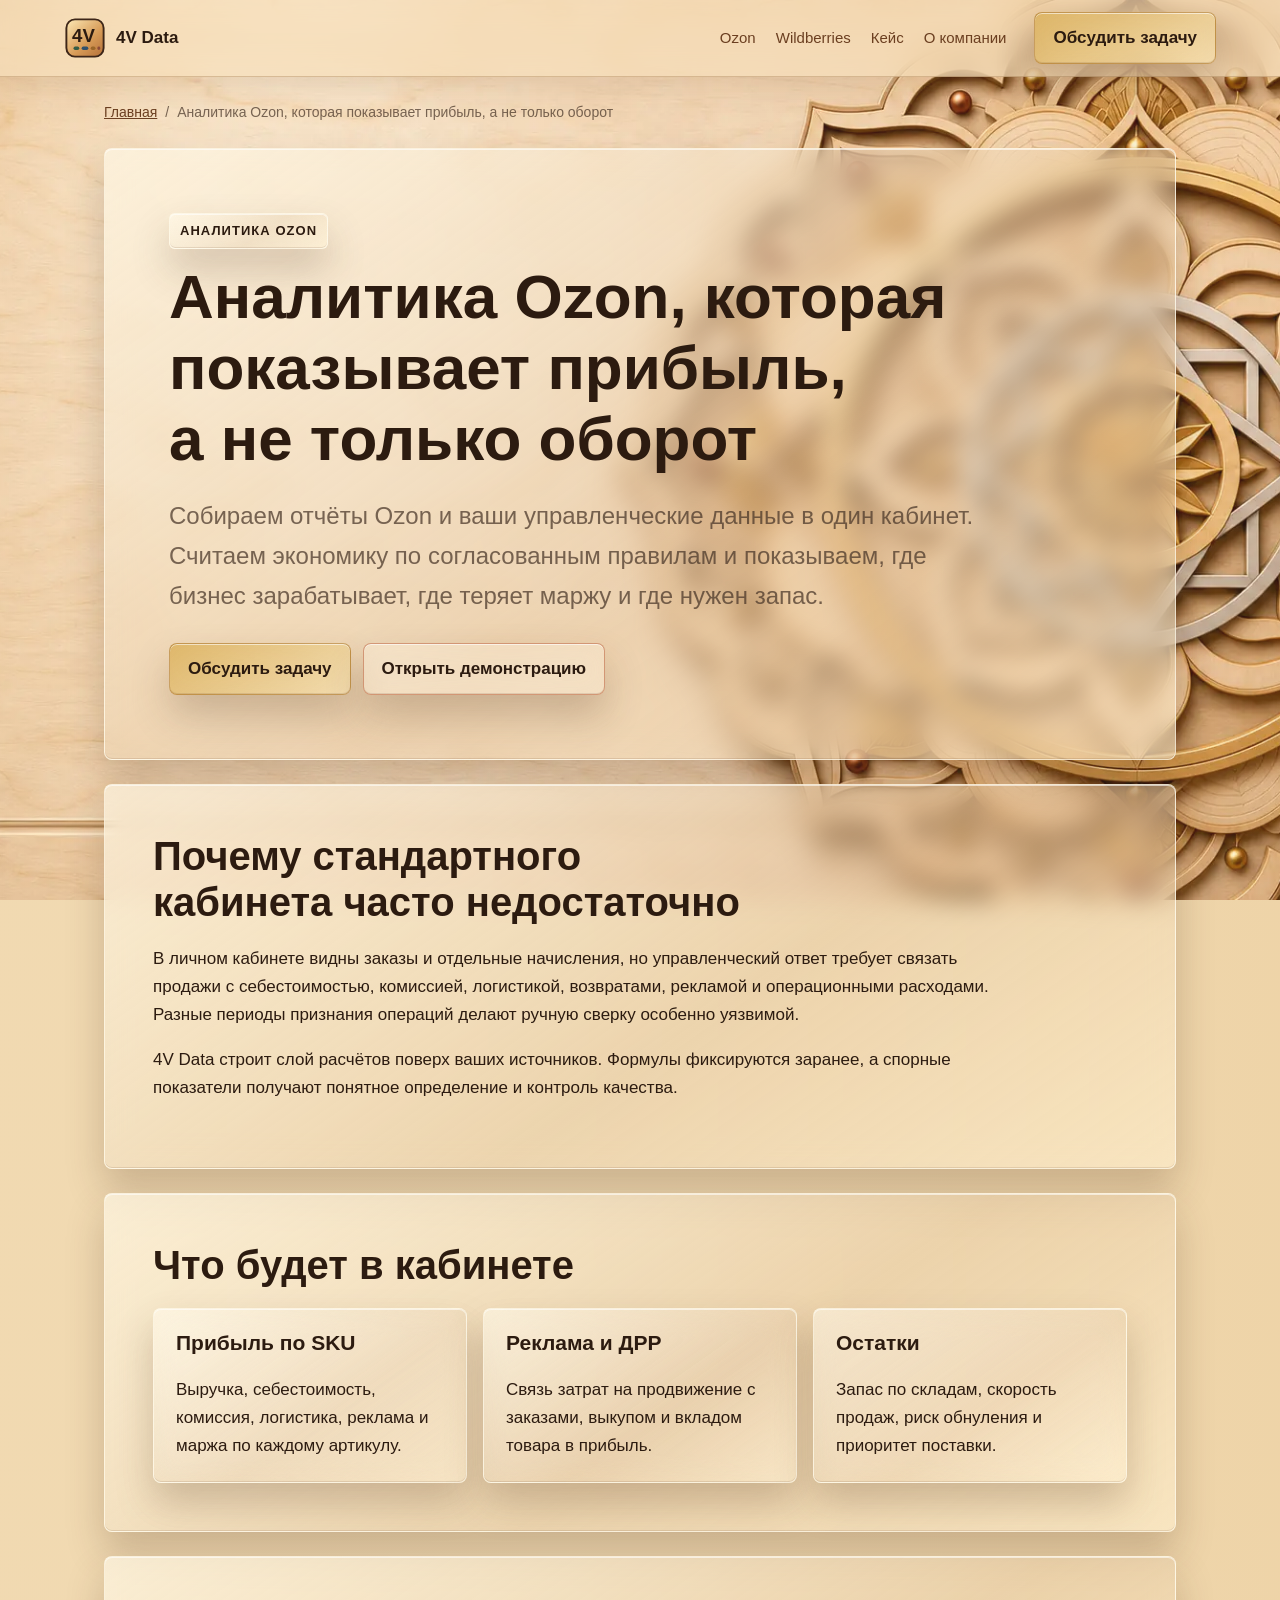
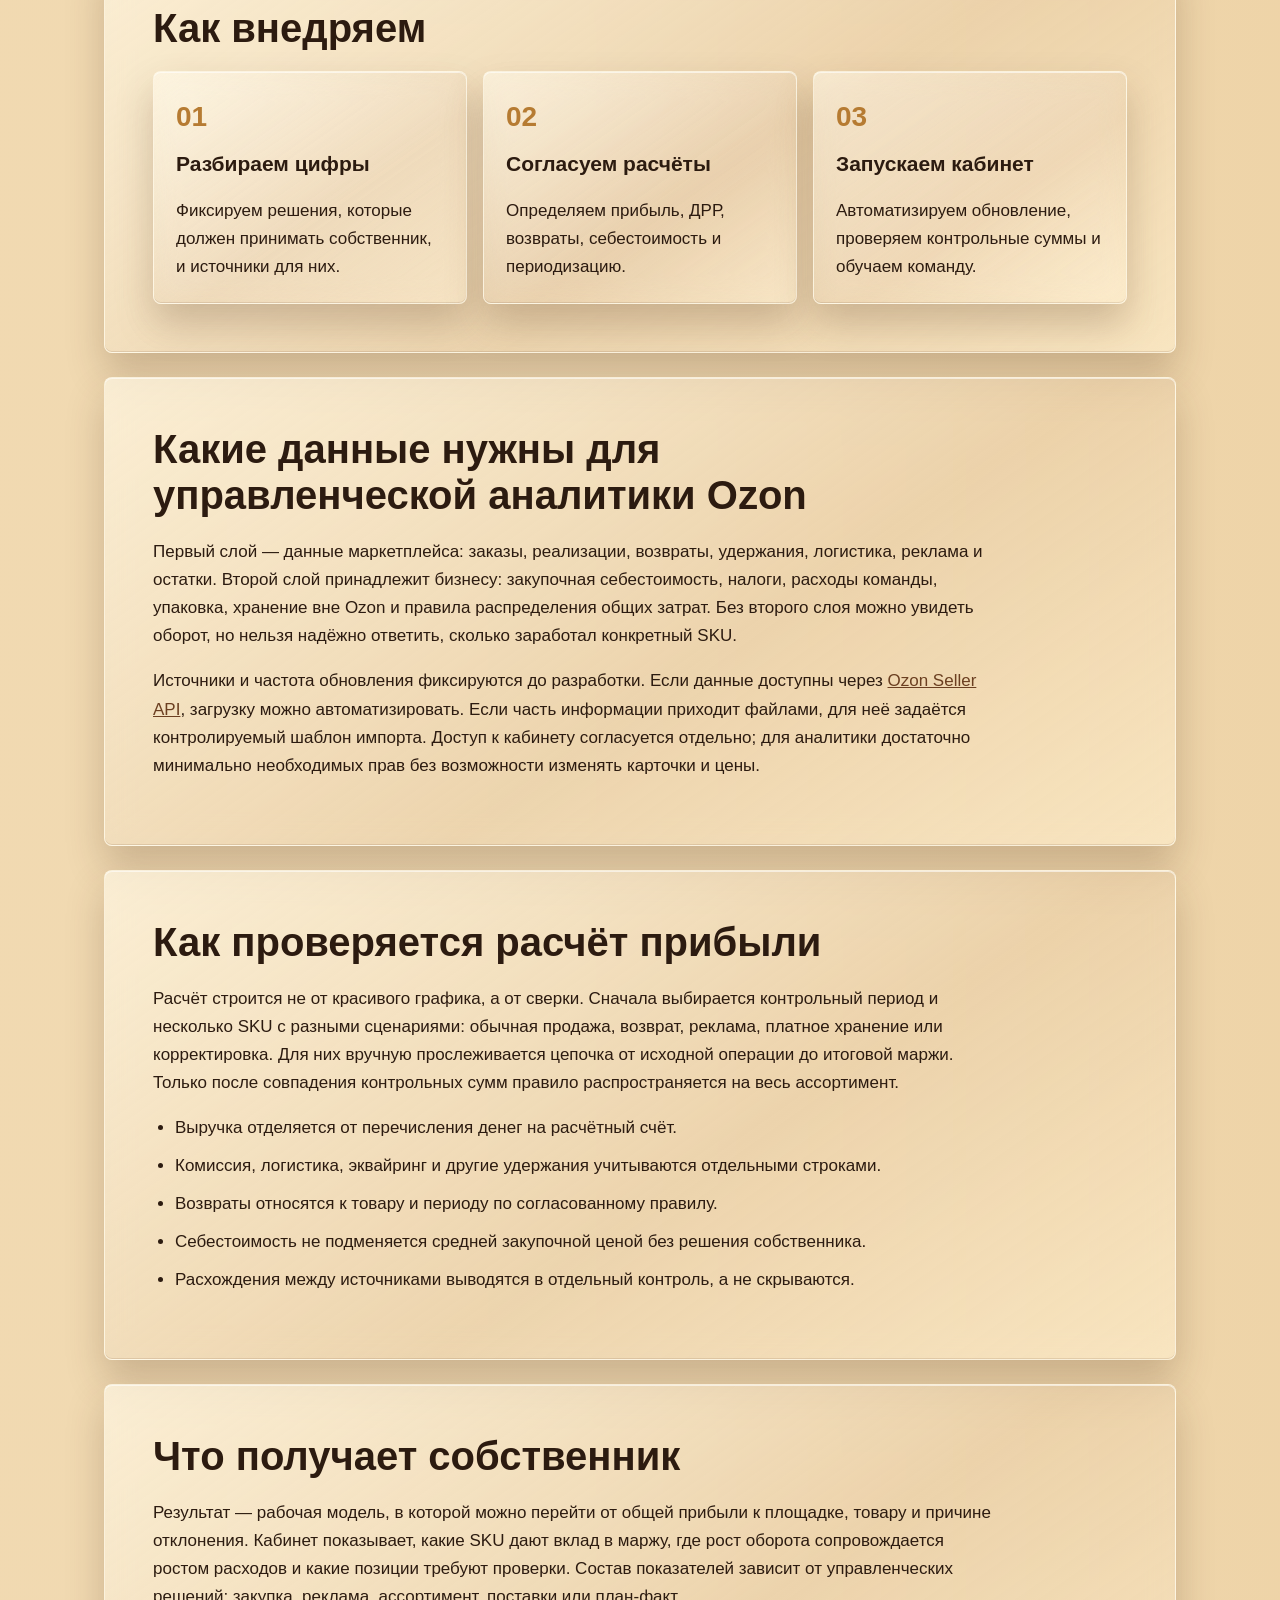
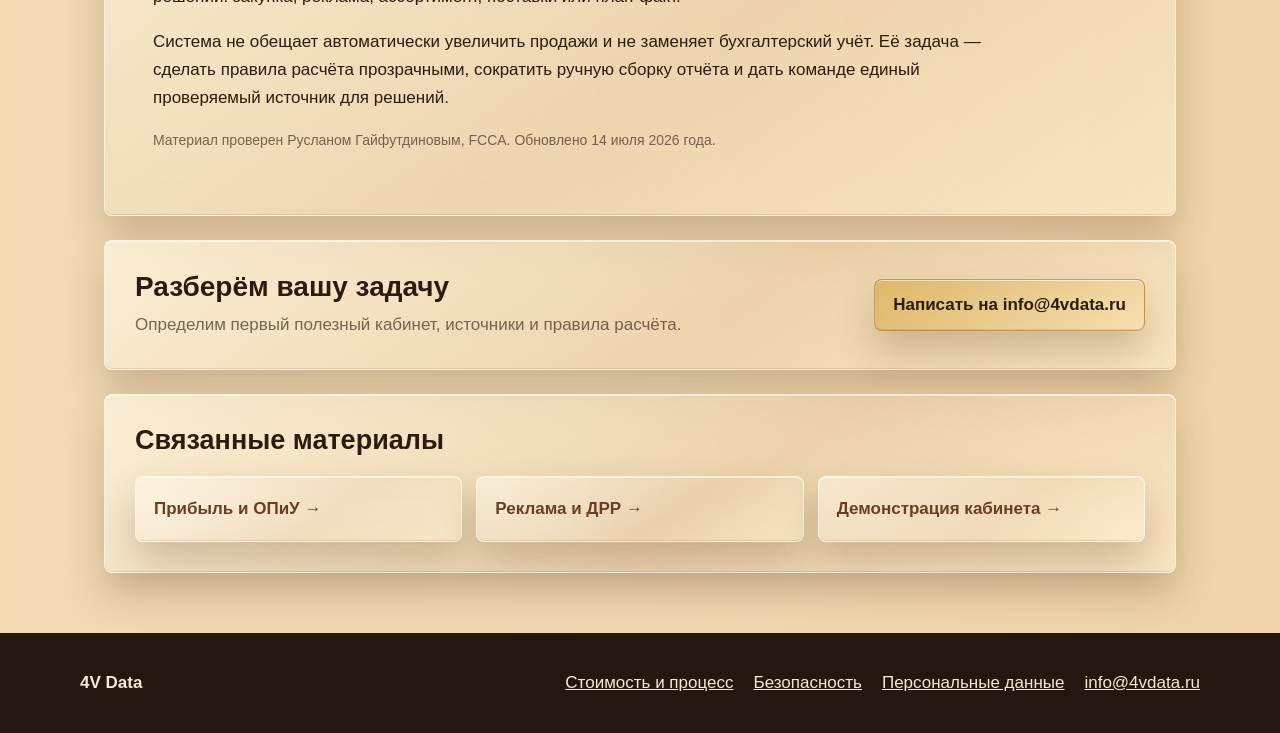
==== commit 6f07936c: "Improve SEO content and case evidence" ====
--- a/analitika-ozon/index.html
+++ b/analitika-ozon/index.html
@@ -2,9 +2,9 @@
 <html lang='ru'><head><meta charset='utf-8'><meta name='viewport' content='width=device-width,initial-scale=1'>
 <title>Аналитика продаж Ozon для селлера | 4V Data</title><meta name='description' content='Индивидуальная аналитика Ozon: прибыль по товарам, комиссии, логистика, реклама, остатки и план-факт в одном кабинете.'><meta name='robots' content='index,follow'>
 <link rel='canonical' href='https://4vdata.ru/analitika-ozon/'><meta property='og:type' content='website'><meta property='og:locale' content='ru_RU'><meta property='og:site_name' content='4V Data'><meta property='og:title' content='Аналитика продаж Ozon для селлера | 4V Data'><meta property='og:description' content='Индивидуальная аналитика Ozon: прибыль по товарам, комиссии, логистика, реклама, остатки и план-факт в одном кабинете.'><meta property='og:url' content='https://4vdata.ru/analitika-ozon/'><meta property='og:image' content='https://4vdata.ru/assets/og-4vdata.jpg'><meta name='twitter:card' content='summary_large_image'>
-<link rel='icon' href='/assets/logo-mark.svg' type='image/svg+xml'><link rel='stylesheet' href='/assets/seo-pages.css?v=20260714-inner-card-backing'><script type='application/ld+json'>{"@context":"https://schema.org","@graph":[{"@type":"BreadcrumbList","itemListElement":[{"@type":"ListItem","position":1,"name":"Главная","item":"https://4vdata.ru/"},{"@type":"ListItem","position":2,"name":"Аналитика Ozon, которая показывает прибыль, а не только оборот","item":"https://4vdata.ru/analitika-ozon/"}]},{"@type":"Service","name":"Аналитика Ozon, которая показывает прибыль, а не только оборот","description":"Индивидуальная аналитика Ozon: прибыль по товарам, комиссии, логистика, реклама, остатки и план-факт в одном кабинете.","url":"https://4vdata.ru/analitika-ozon/","provider":{"@id":"https://4vdata.ru/#organization"},"areaServed":"RU","audience":{"@type":"BusinessAudience","audienceType":"Селлеры маркетплейсов"}}]}</script><!-- Yandex.Metrika counter --><script>(function(m,e,t,r,i,k,a){m[i]=m[i]||function(){(m[i].a=m[i].a||[]).push(arguments)};m[i].l=1*new Date();for(var j=0;j<document.scripts.length;j++){if(document.scripts[j].src===r)return}k=e.createElement(t),a=e.getElementsByTagName(t)[0],k.async=1,k.src=r,a.parentNode.insertBefore(k,a)})(window,document,'script','https://mc.yandex.ru/metrika/tag.js?id=110597182','ym');ym(110597182,'init',{ssr:true,webvisor:true,clickmap:true,accurateTrackBounce:true,trackLinks:true});</script><!-- /Yandex.Metrika counter --></head>
+<link rel='icon' href='/assets/logo-mark.svg' type='image/svg+xml'><link rel='stylesheet' href='/assets/seo-pages.css?v=20260714-content2'><script type='application/ld+json'>{"@context":"https://schema.org","@graph":[{"@type":"BreadcrumbList","itemListElement":[{"@type":"ListItem","position":1,"name":"Главная","item":"https://4vdata.ru/"},{"@type":"ListItem","position":2,"name":"Аналитика Ozon, которая показывает прибыль, а не только оборот","item":"https://4vdata.ru/analitika-ozon/"}]},{"@type":"Service","name":"Аналитика Ozon, которая показывает прибыль, а не только оборот","description":"Индивидуальная аналитика Ozon: прибыль по товарам, комиссии, логистика, реклама, остатки и план-факт в одном кабинете.","url":"https://4vdata.ru/analitika-ozon/","provider":{"@id":"https://4vdata.ru/#organization"},"areaServed":"RU","audience":{"@type":"BusinessAudience","audienceType":"Селлеры маркетплейсов"}}]}</script><!-- Yandex.Metrika counter --><script>(function(m,e,t,r,i,k,a){m[i]=m[i]||function(){(m[i].a=m[i].a||[]).push(arguments)};m[i].l=1*new Date();for(var j=0;j<document.scripts.length;j++){if(document.scripts[j].src===r)return}k=e.createElement(t),a=e.getElementsByTagName(t)[0],k.async=1,k.src=r,a.parentNode.insertBefore(k,a)})(window,document,'script','https://mc.yandex.ru/metrika/tag.js?id=110597182','ym');ym(110597182,'init',{ssr:true,webvisor:true,clickmap:true,accurateTrackBounce:true,trackLinks:true});</script><!-- /Yandex.Metrika counter --></head>
 <body><a class='skip' href='#content'>К содержанию</a><noscript><div><img src='https://mc.yandex.ru/watch/110597182' style='position:absolute;left:-9999px' alt=''></div></noscript>
 <header class='seo-header'><a class='seo-brand' href='/'><img src='/assets/logo-mark.svg' width='42' height='42' alt=''><span>4V Data</span></a><nav class='seo-nav' aria-label='Основная навигация'><a href='/analitika-ozon/'>Ozon</a><a href='/analitika-wildberries/'>Wildberries</a><a href='/keisy/individualnaya-analitika-sellera/'>Кейс</a><a href='/o-kompanii/'>О компании</a></nav><a class='seo-cta' href='/#contact' data-goal='cta_contact'>Обсудить задачу</a></header>
 <nav class='breadcrumb' aria-label='Хлебные крошки'><ol><li><a href='/'>Главная</a></li><li aria-current='page'>Аналитика Ozon, которая показывает прибыль, а не только оборот</li></ol></nav>
-<main class='page' id='content'><section class='page-hero'><p class='eyebrow'>Аналитика Ozon</p><h1>Аналитика Ozon, которая показывает прибыль, а не только оборот</h1><p class='lead'>Собираем отчёты Ozon и ваши управленческие данные в один кабинет. Считаем экономику по согласованным правилам и показываем, где бизнес зарабатывает, где теряет маржу и где нужен запас.</p><div class='hero-actions'><a class='button' href='/#contact' data-goal='cta_contact'>Обсудить задачу</a><a class='button secondary' href='/ozon-seller-dashboard-demo.html' data-goal='open_demo'>Открыть демонстрацию</a></div></section><section class='content-section'><h2>Почему стандартного кабинета часто недостаточно</h2><p>В личном кабинете видны заказы и отдельные начисления, но управленческий ответ требует связать продажи с себестоимостью, комиссией, логистикой, возвратами, рекламой и операционными расходами. Разные периоды признания операций делают ручную сверку особенно уязвимой.</p><p>4V Data строит слой расчётов поверх ваших источников. Формулы фиксируются заранее, а спорные показатели получают понятное определение и контроль качества.</p></section><section class='content-section'><h2>Что будет в кабинете</h2><div class='grid'><article class='card'><h3>Прибыль по SKU</h3><p>Выручка, себестоимость, комиссия, логистика, реклама и маржа по каждому артикулу.</p></article><article class='card'><h3>Реклама и ДРР</h3><p>Связь затрат на продвижение с заказами, выкупом и вкладом товара в прибыль.</p></article><article class='card'><h3>Остатки</h3><p>Запас по складам, скорость продаж, риск обнуления и приоритет поставки.</p></article></div></section><section class='content-section'><h2>Как внедряем</h2><div class='grid steps'><article class='card'><h3>Разбираем цифры</h3><p>Фиксируем решения, которые должен принимать собственник, и источники для них.</p></article><article class='card'><h3>Согласуем расчёты</h3><p>Определяем прибыль, ДРР, возвраты, себестоимость и периодизацию.</p></article><article class='card'><h3>Запускаем кабинет</h3><p>Автоматизируем обновление, проверяем контрольные суммы и обучаем команду.</p></article></div></section><section class='page-cta'><div><h2>Разберём вашу задачу</h2><p>Определим первый полезный кабинет, источники и правила расчёта.</p></div><a class='button' href='mailto:info@4vdata.ru?subject=Аналитика%20селлера'>Написать на info@4vdata.ru</a></section><section class='related'><h2>Связанные материалы</h2><div class='related-grid'><a href='/pribyl-i-opiu-sellera/'>Прибыль и ОПиУ<span aria-hidden='true'> →</span></a><a href='/analitika-reklamy-drr/'>Реклама и ДРР<span aria-hidden='true'> →</span></a><a href='/ozon-seller-dashboard-demo.html'>Демонстрация кабинета<span aria-hidden='true'> →</span></a></div></section></main>
+<main class='page' id='content'><section class='page-hero'><p class='eyebrow'>Аналитика Ozon</p><h1>Аналитика Ozon, которая показывает прибыль, а не только оборот</h1><p class='lead'>Собираем отчёты Ozon и ваши управленческие данные в один кабинет. Считаем экономику по согласованным правилам и показываем, где бизнес зарабатывает, где теряет маржу и где нужен запас.</p><div class='hero-actions'><a class='button' href='/#contact' data-goal='cta_contact'>Обсудить задачу</a><a class='button secondary' href='/ozon-seller-dashboard-demo.html' data-goal='open_demo'>Открыть демонстрацию</a></div></section><section class='content-section'><h2>Почему стандартного кабинета часто недостаточно</h2><p>В личном кабинете видны заказы и отдельные начисления, но управленческий ответ требует связать продажи с себестоимостью, комиссией, логистикой, возвратами, рекламой и операционными расходами. Разные периоды признания операций делают ручную сверку особенно уязвимой.</p><p>4V Data строит слой расчётов поверх ваших источников. Формулы фиксируются заранее, а спорные показатели получают понятное определение и контроль качества.</p></section><section class='content-section'><h2>Что будет в кабинете</h2><div class='grid'><article class='card'><h3>Прибыль по SKU</h3><p>Выручка, себестоимость, комиссия, логистика, реклама и маржа по каждому артикулу.</p></article><article class='card'><h3>Реклама и ДРР</h3><p>Связь затрат на продвижение с заказами, выкупом и вкладом товара в прибыль.</p></article><article class='card'><h3>Остатки</h3><p>Запас по складам, скорость продаж, риск обнуления и приоритет поставки.</p></article></div></section><section class='content-section'><h2>Как внедряем</h2><div class='grid steps'><article class='card'><h3>Разбираем цифры</h3><p>Фиксируем решения, которые должен принимать собственник, и источники для них.</p></article><article class='card'><h3>Согласуем расчёты</h3><p>Определяем прибыль, ДРР, возвраты, себестоимость и периодизацию.</p></article><article class='card'><h3>Запускаем кабинет</h3><p>Автоматизируем обновление, проверяем контрольные суммы и обучаем команду.</p></article></div></section><section class='content-section' data-expanded='20260714'><h2>Какие данные нужны для управленческой аналитики Ozon</h2><p>Первый слой — данные маркетплейса: заказы, реализации, возвраты, удержания, логистика, реклама и остатки. Второй слой принадлежит бизнесу: закупочная себестоимость, налоги, расходы команды, упаковка, хранение вне Ozon и правила распределения общих затрат. Без второго слоя можно увидеть оборот, но нельзя надёжно ответить, сколько заработал конкретный SKU.</p><p>Источники и частота обновления фиксируются до разработки. Если данные доступны через <a href='https://docs.ozon.ru/api/seller/' rel='noopener'>Ozon Seller API</a>, загрузку можно автоматизировать. Если часть информации приходит файлами, для неё задаётся контролируемый шаблон импорта. Доступ к кабинету согласуется отдельно; для аналитики достаточно минимально необходимых прав без возможности изменять карточки и цены.</p></section><section class='content-section'><h2>Как проверяется расчёт прибыли</h2><p>Расчёт строится не от красивого графика, а от сверки. Сначала выбирается контрольный период и несколько SKU с разными сценариями: обычная продажа, возврат, реклама, платное хранение или корректировка. Для них вручную прослеживается цепочка от исходной операции до итоговой маржи. Только после совпадения контрольных сумм правило распространяется на весь ассортимент.</p><ul class='checklist'><li>Выручка отделяется от перечисления денег на расчётный счёт.</li><li>Комиссия, логистика, эквайринг и другие удержания учитываются отдельными строками.</li><li>Возвраты относятся к товару и периоду по согласованному правилу.</li><li>Себестоимость не подменяется средней закупочной ценой без решения собственника.</li><li>Расхождения между источниками выводятся в отдельный контроль, а не скрываются.</li></ul></section><section class='content-section'><h2>Что получает собственник</h2><p>Результат — рабочая модель, в которой можно перейти от общей прибыли к площадке, товару и причине отклонения. Кабинет показывает, какие SKU дают вклад в маржу, где рост оборота сопровождается ростом расходов и какие позиции требуют проверки. Состав показателей зависит от управленческих решений: закупка, реклама, ассортимент, поставки или план-факт.</p><p>Система не обещает автоматически увеличить продажи и не заменяет бухгалтерский учёт. Её задача — сделать правила расчёта прозрачными, сократить ручную сборку отчёта и дать команде единый проверяемый источник для решений.</p><p class='source-note'>Материал проверен Русланом Гайфутдиновым, FCCA. Обновлено 14 июля 2026 года.</p></section><section class='page-cta'><div><h2>Разберём вашу задачу</h2><p>Определим первый полезный кабинет, источники и правила расчёта.</p></div><a class='button' href='mailto:info@4vdata.ru?subject=Аналитика%20селлера'>Написать на info@4vdata.ru</a></section><section class='related'><h2>Связанные материалы</h2><div class='related-grid'><a href='/pribyl-i-opiu-sellera/'>Прибыль и ОПиУ<span aria-hidden='true'> →</span></a><a href='/analitika-reklamy-drr/'>Реклама и ДРР<span aria-hidden='true'> →</span></a><a href='/ozon-seller-dashboard-demo.html'>Демонстрация кабинета<span aria-hidden='true'> →</span></a></div></section></main>
 <footer class='seo-footer'><div class='seo-footer-inner'><strong>4V Data</strong><a href='/stoimost-i-process/'>Стоимость и процесс</a><a href='/bezopasnost-dannyh/'>Безопасность</a><a href='/privacy/'>Персональные данные</a><a href='mailto:info@4vdata.ru'>info@4vdata.ru</a></div></footer><script src='/assets/site.js?v=20260714' defer></script></body></html>
--- a/assets/seo-pages.css
+++ b/assets/seo-pages.css
@@ -4,7 +4,7 @@
   --line: rgba(89, 51, 24, .22);
   --brown: #6b3f21;
   --gold: #b67b32;
-  --page-bg: url("site-bg-reference.png");
+  --page-bg: url("site-bg-reference.webp");
   --ref-glass: linear-gradient(145deg, rgba(255, 249, 232, .66), rgba(229, 205, 174, .42) 58%, rgba(255, 242, 214, .54));
   --ref-glass-soft: linear-gradient(145deg, rgba(255, 250, 235, .54), rgba(229, 205, 174, .30) 58%, rgba(255, 242, 214, .46));
   --ref-border: rgba(255, 252, 239, .66);
@@ -90,7 +90,50 @@
 }
 
 .seo-nav a {
+  display: inline-flex;
+  align-items: center;
+  min-height: 44px;
   text-decoration: none;
+}
+
+.seo-nav a:focus-visible,
+.seo-cta:focus-visible,
+.button:focus-visible {
+  outline: 3px solid rgba(107, 63, 33, .72);
+  outline-offset: 3px;
+}
+
+.case-figure {
+  margin: 24px 0 0;
+}
+
+.case-figure img {
+  width: 100%;
+  height: auto;
+  border: 1px solid var(--ref-border);
+  border-radius: 14px;
+  box-shadow: var(--ref-shadow);
+}
+
+.case-figure figcaption,
+.source-note {
+  margin-top: 10px;
+  color: var(--muted);
+  font-size: 14px;
+}
+
+.review-card {
+  padding: 22px;
+  border: 1px solid var(--ref-border);
+  border-radius: 12px;
+  background: var(--ref-glass-soft);
+  box-shadow: var(--ref-shadow);
+}
+
+.review-card blockquote {
+  margin: 0 0 12px;
+  font-size: 20px;
+  line-height: 1.5;
 }
 
 .seo-cta,
